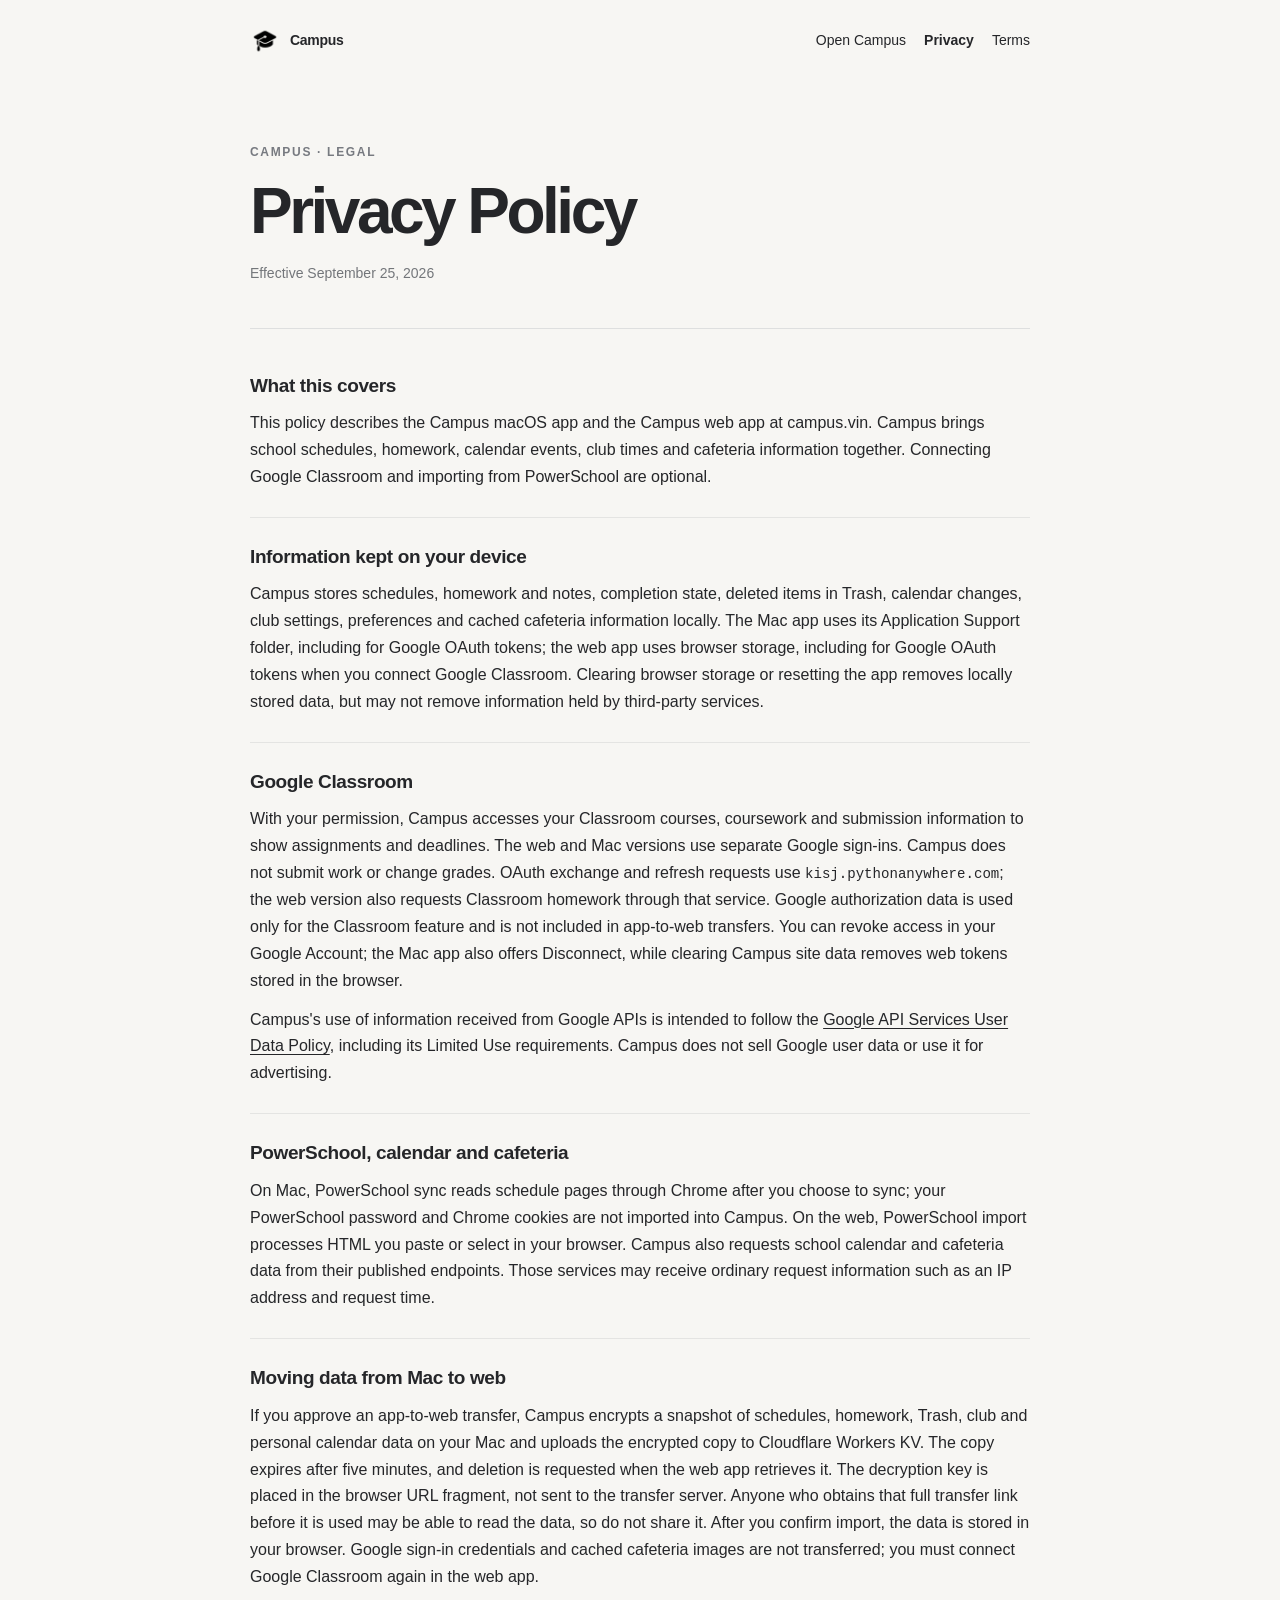
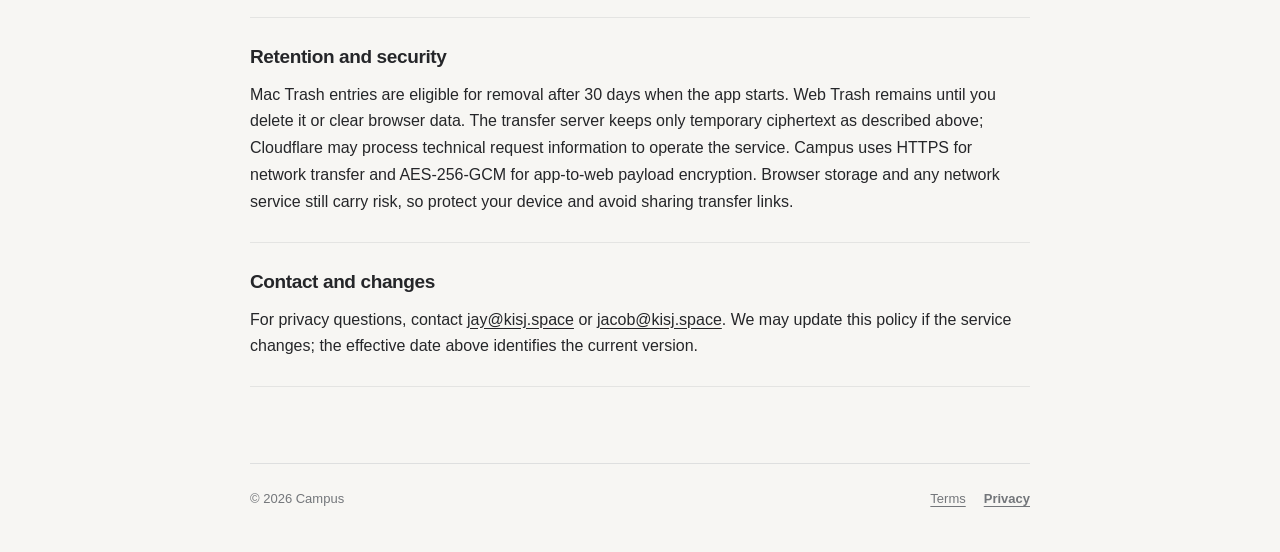
==== privacy.html @ dd0a7577 "added trash transfer thingy, new thing idfk" ====
<!doctype html>
<html lang="en">
<head>
  <meta charset="utf-8">
  <meta name="viewport" content="width=device-width, initial-scale=1">
  <meta name="description" content="How Campus handles data in the Mac app and web version.">
  <link rel="icon" type="image/png" href="campus-favicon-32.png">
  <link rel="stylesheet" href="legal.css">
  <title>Privacy Policy · Campus</title>
</head>
<body>
  <div class="legal-shell">
    <nav class="legal-nav" aria-label="Site navigation">
      <a class="brand" href="/"><img src="campus-icon-64.png" alt="">Campus</a>
      <div class="legal-links"><a href="/">Open Campus</a><a href="privacy.html" aria-current="page">Privacy</a><a href="terms.html">Terms</a></div>
    </nav>
    <header>
      <p class="eyebrow">Campus · Legal</p>
      <h1>Privacy Policy</h1>
      <p class="effective">Effective September 25, 2026</p>
    </header>
    <main>
      <section>
        <h2>What this covers</h2>
        <p>This policy describes the Campus macOS app and the Campus web app at campus.vin. Campus brings school schedules, homework, calendar events, club times and cafeteria information together. Connecting Google Classroom and importing from PowerSchool are optional.</p>
      </section>
      <section>
        <h2>Information kept on your device</h2>
        <p>Campus stores schedules, homework and notes, completion state, deleted items in Trash, calendar changes, club settings, preferences and cached cafeteria information locally. The Mac app uses its Application Support folder, including for Google OAuth tokens; the web app uses browser storage, including for Google OAuth tokens when you connect Google Classroom. Clearing browser storage or resetting the app removes locally stored data, but may not remove information held by third-party services.</p>
      </section>
      <section>
        <h2>Google Classroom</h2>
        <p>With your permission, Campus accesses your Classroom courses, coursework and submission information to show assignments and deadlines. The web and Mac versions use separate Google sign-ins. Campus does not submit work or change grades. OAuth exchange and refresh requests use <code>kisj.pythonanywhere.com</code>; the web version also requests Classroom homework through that service. Google authorization data is used only for the Classroom feature and is not included in app-to-web transfers. You can revoke access in your Google Account; the Mac app also offers Disconnect, while clearing Campus site data removes web tokens stored in the browser.</p>
        <p>Campus's use of information received from Google APIs is intended to follow the <a href="https://developers.google.com/terms/api-services-user-data-policy">Google API Services User Data Policy</a>, including its Limited Use requirements. Campus does not sell Google user data or use it for advertising.</p>
      </section>
      <section>
        <h2>PowerSchool, calendar and cafeteria</h2>
        <p>On Mac, PowerSchool sync reads schedule pages through Chrome after you choose to sync; your PowerSchool password and Chrome cookies are not imported into Campus. On the web, PowerSchool import processes HTML you paste or select in your browser. Campus also requests school calendar and cafeteria data from their published endpoints. Those services may receive ordinary request information such as an IP address and request time.</p>
      </section>
      <section>
        <h2>Moving data from Mac to web</h2>
        <p>If you approve an app-to-web transfer, Campus encrypts a snapshot of schedules, homework, Trash, club and personal calendar data on your Mac and uploads the encrypted copy to Cloudflare Workers KV. The copy expires after five minutes, and deletion is requested when the web app retrieves it. The decryption key is placed in the browser URL fragment, not sent to the transfer server. Anyone who obtains that full transfer link before it is used may be able to read the data, so do not share it. After you confirm import, the data is stored in your browser. Google sign-in credentials and cached cafeteria images are not transferred; you must connect Google Classroom again in the web app.</p>
      </section>
      <section>
        <h2>Retention and security</h2>
        <p>Mac Trash entries are eligible for removal after 30 days when the app starts. Web Trash remains until you delete it or clear browser data. The transfer server keeps only temporary ciphertext as described above; Cloudflare may process technical request information to operate the service. Campus uses HTTPS for network transfer and AES-256-GCM for app-to-web payload encryption. Browser storage and any network service still carry risk, so protect your device and avoid sharing transfer links.</p>
      </section>
      <section>
        <h2>Contact and changes</h2>
        <p>For privacy questions, contact <a href="mailto:jay@kisj.space">jay@kisj.space</a> or <a href="mailto:jacob@kisj.space">jacob@kisj.space</a>. We may update this policy if the service changes; the effective date above identifies the current version.</p>
      </section>
    </main>
    <footer><span>© 2026 Campus</span><div class="legal-links"><a href="terms.html">Terms</a><a href="privacy.html" aria-current="page">Privacy</a></div></footer>
  </div>
</body>
</html>
---- legal.css ----
:root { color-scheme: light dark; }
* { box-sizing: border-box; }
body { margin: 0; background: #f7f6f3; color: #252629; font: 16px/1.68 -apple-system, BlinkMacSystemFont, "Segoe UI", sans-serif; }
a { color: inherit; text-underline-offset: 3px; }
.legal-shell { width: min(780px, calc(100% - 40px)); margin: 0 auto; }
.legal-nav { display: flex; align-items: center; justify-content: space-between; gap: 20px; padding: 26px 0; font-size: 14px; }
.legal-nav a { text-decoration: none; }
.brand { display: inline-flex; align-items: center; gap: 10px; font-weight: 700; letter-spacing: -.02em; }
.brand img { width: 30px; height: 30px; border-radius: 7px; }
.legal-links { display: flex; flex-wrap: wrap; gap: 18px; }
.legal-links a[aria-current="page"] { font-weight: 700; }
header { padding: 60px 0 42px; border-bottom: 1px solid #dedfdf; }
.eyebrow { margin: 0 0 16px; color: #777a80; font-size: 12px; font-weight: 700; letter-spacing: .14em; text-transform: uppercase; }
h1 { margin: 0; font-size: clamp(40px, 7vw, 64px); line-height: 1.06; letter-spacing: -.055em; font-weight: 650; }
.effective { margin: 16px 0 0; color: #73767a; font-size: 14px; }
main { padding: 18px 0 76px; }
section { padding: 26px 0; border-bottom: 1px solid #e4e4e2; }
h2 { margin: 0 0 12px; font-size: 19px; line-height: 1.35; letter-spacing: -.02em; }
p { margin: 0 0 12px; }
p:last-child { margin-bottom: 0; }
ul { margin: 10px 0 0; padding-left: 22px; }
li { margin: 7px 0; }
code { overflow-wrap: anywhere; font-size: .88em; }
footer { display: flex; justify-content: space-between; gap: 20px; padding: 24px 0 42px; border-top: 1px solid #dedfdf; color: #73767a; font-size: 13px; }
@media (max-width: 580px) { header { padding-top: 34px; } footer { flex-direction: column; } }
@media (prefers-color-scheme: dark) {
  body { background: #232427; color: #f2f2f0; }
  header, section, footer { border-color: #414348; }
  .eyebrow, .effective, footer { color: #afb2b7; }
}
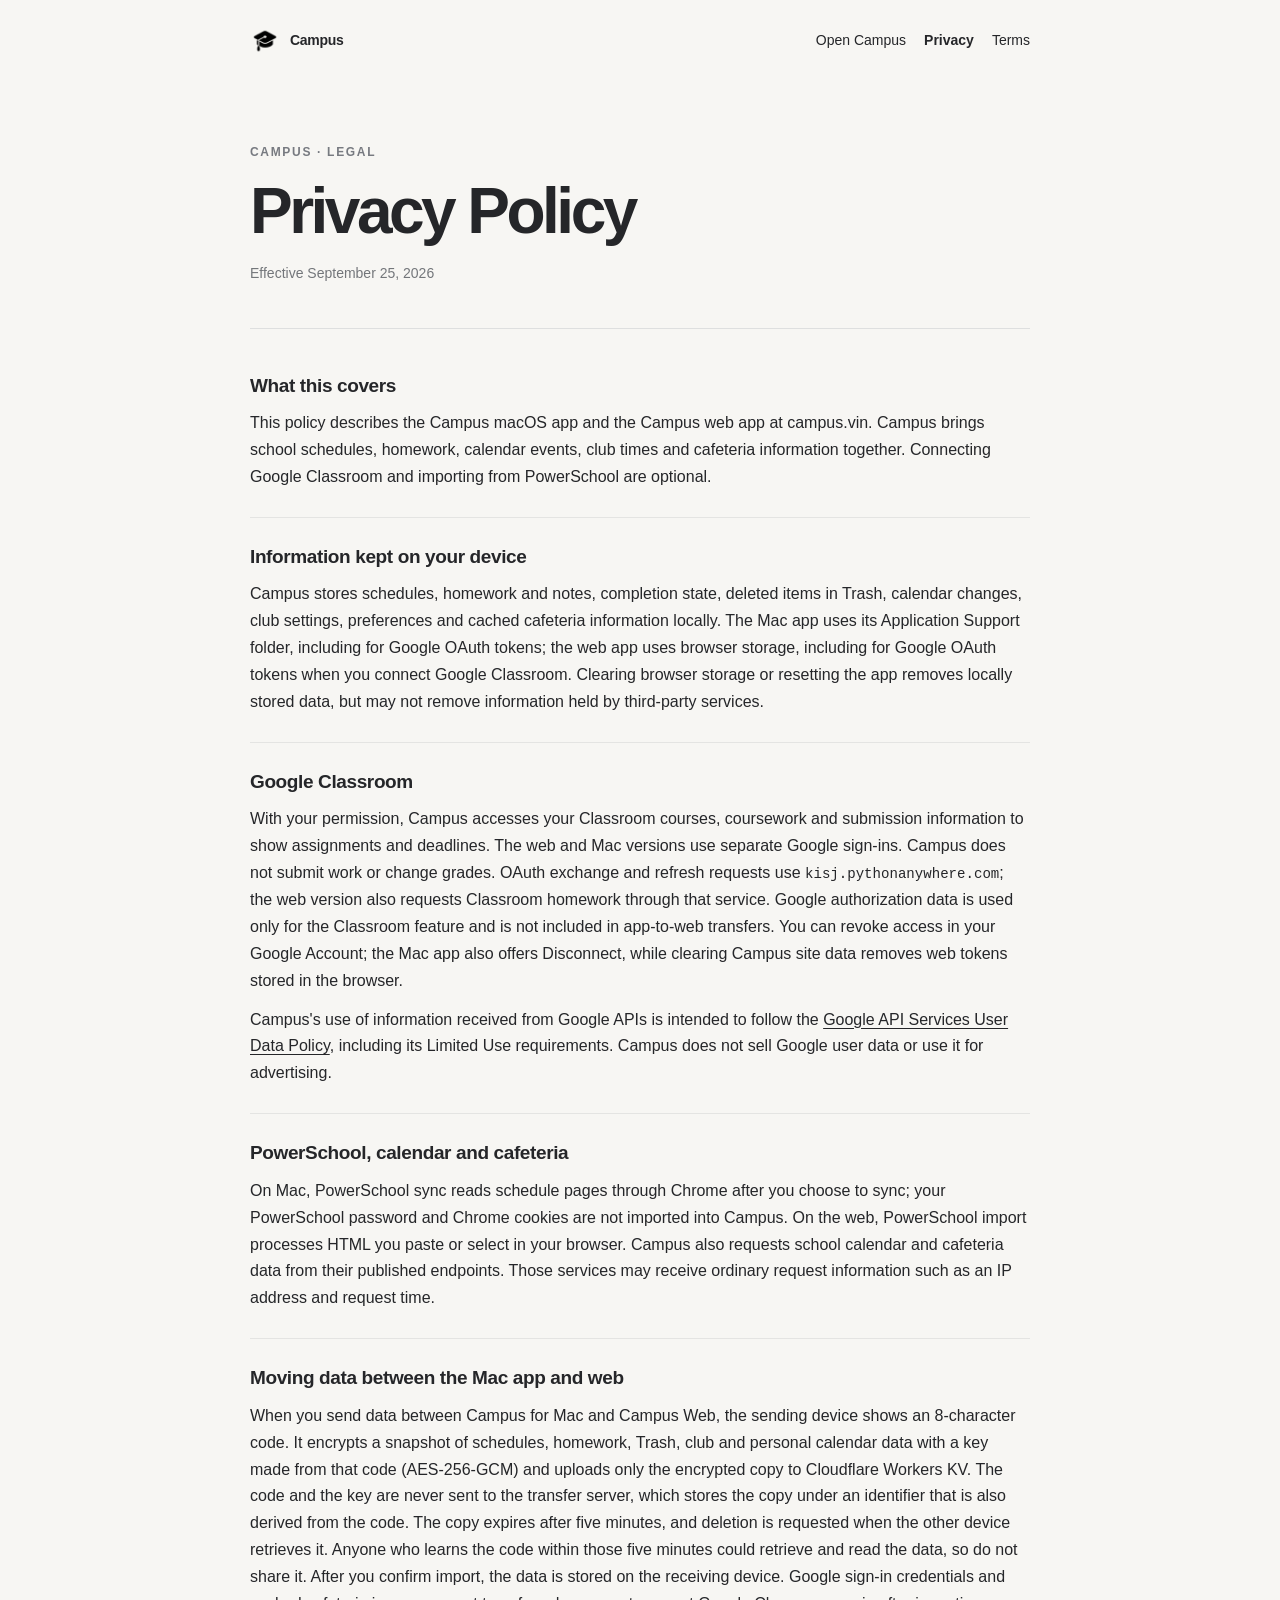
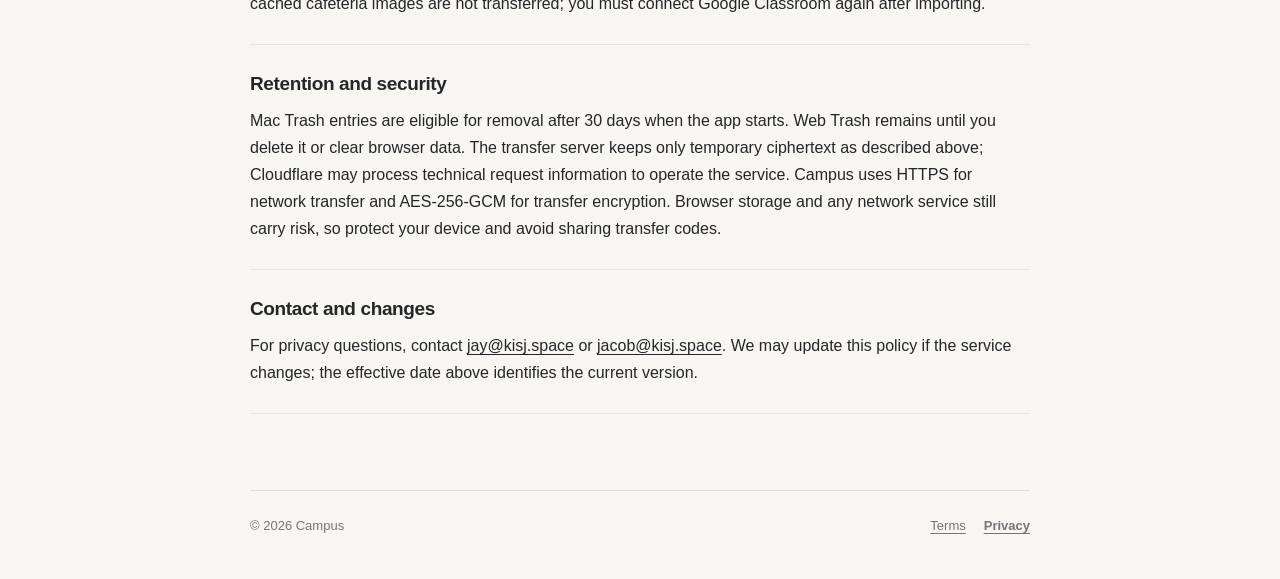
==== commit 0a2ac6f3: "code transf" ====
--- a/privacy.html
+++ b/privacy.html
@@ -38,12 +38,12 @@
         <p>On Mac, PowerSchool sync reads schedule pages through Chrome after you choose to sync; your PowerSchool password and Chrome cookies are not imported into Campus. On the web, PowerSchool import processes HTML you paste or select in your browser. Campus also requests school calendar and cafeteria data from their published endpoints. Those services may receive ordinary request information such as an IP address and request time.</p>
       </section>
       <section>
-        <h2>Moving data from Mac to web</h2>
-        <p>If you approve an app-to-web transfer, Campus encrypts a snapshot of schedules, homework, Trash, club and personal calendar data on your Mac and uploads the encrypted copy to Cloudflare Workers KV. The copy expires after five minutes, and deletion is requested when the web app retrieves it. The decryption key is placed in the browser URL fragment, not sent to the transfer server. Anyone who obtains that full transfer link before it is used may be able to read the data, so do not share it. After you confirm import, the data is stored in your browser. Google sign-in credentials and cached cafeteria images are not transferred; you must connect Google Classroom again in the web app.</p>
+        <h2>Moving data between the Mac app and web</h2>
+        <p>When you send data between Campus for Mac and Campus Web, the sending device shows an 8-character code. It encrypts a snapshot of schedules, homework, Trash, club and personal calendar data with a key made from that code (AES-256-GCM) and uploads only the encrypted copy to Cloudflare Workers KV. The code and the key are never sent to the transfer server, which stores the copy under an identifier that is also derived from the code. The copy expires after five minutes, and deletion is requested when the other device retrieves it. Anyone who learns the code within those five minutes could retrieve and read the data, so do not share it. After you confirm import, the data is stored on the receiving device. Google sign-in credentials and cached cafeteria images are not transferred; you must connect Google Classroom again after importing.</p>
       </section>
       <section>
         <h2>Retention and security</h2>
-        <p>Mac Trash entries are eligible for removal after 30 days when the app starts. Web Trash remains until you delete it or clear browser data. The transfer server keeps only temporary ciphertext as described above; Cloudflare may process technical request information to operate the service. Campus uses HTTPS for network transfer and AES-256-GCM for app-to-web payload encryption. Browser storage and any network service still carry risk, so protect your device and avoid sharing transfer links.</p>
+        <p>Mac Trash entries are eligible for removal after 30 days when the app starts. Web Trash remains until you delete it or clear browser data. The transfer server keeps only temporary ciphertext as described above; Cloudflare may process technical request information to operate the service. Campus uses HTTPS for network transfer and AES-256-GCM for transfer encryption. Browser storage and any network service still carry risk, so protect your device and avoid sharing transfer codes.</p>
       </section>
       <section>
         <h2>Contact and changes</h2>
